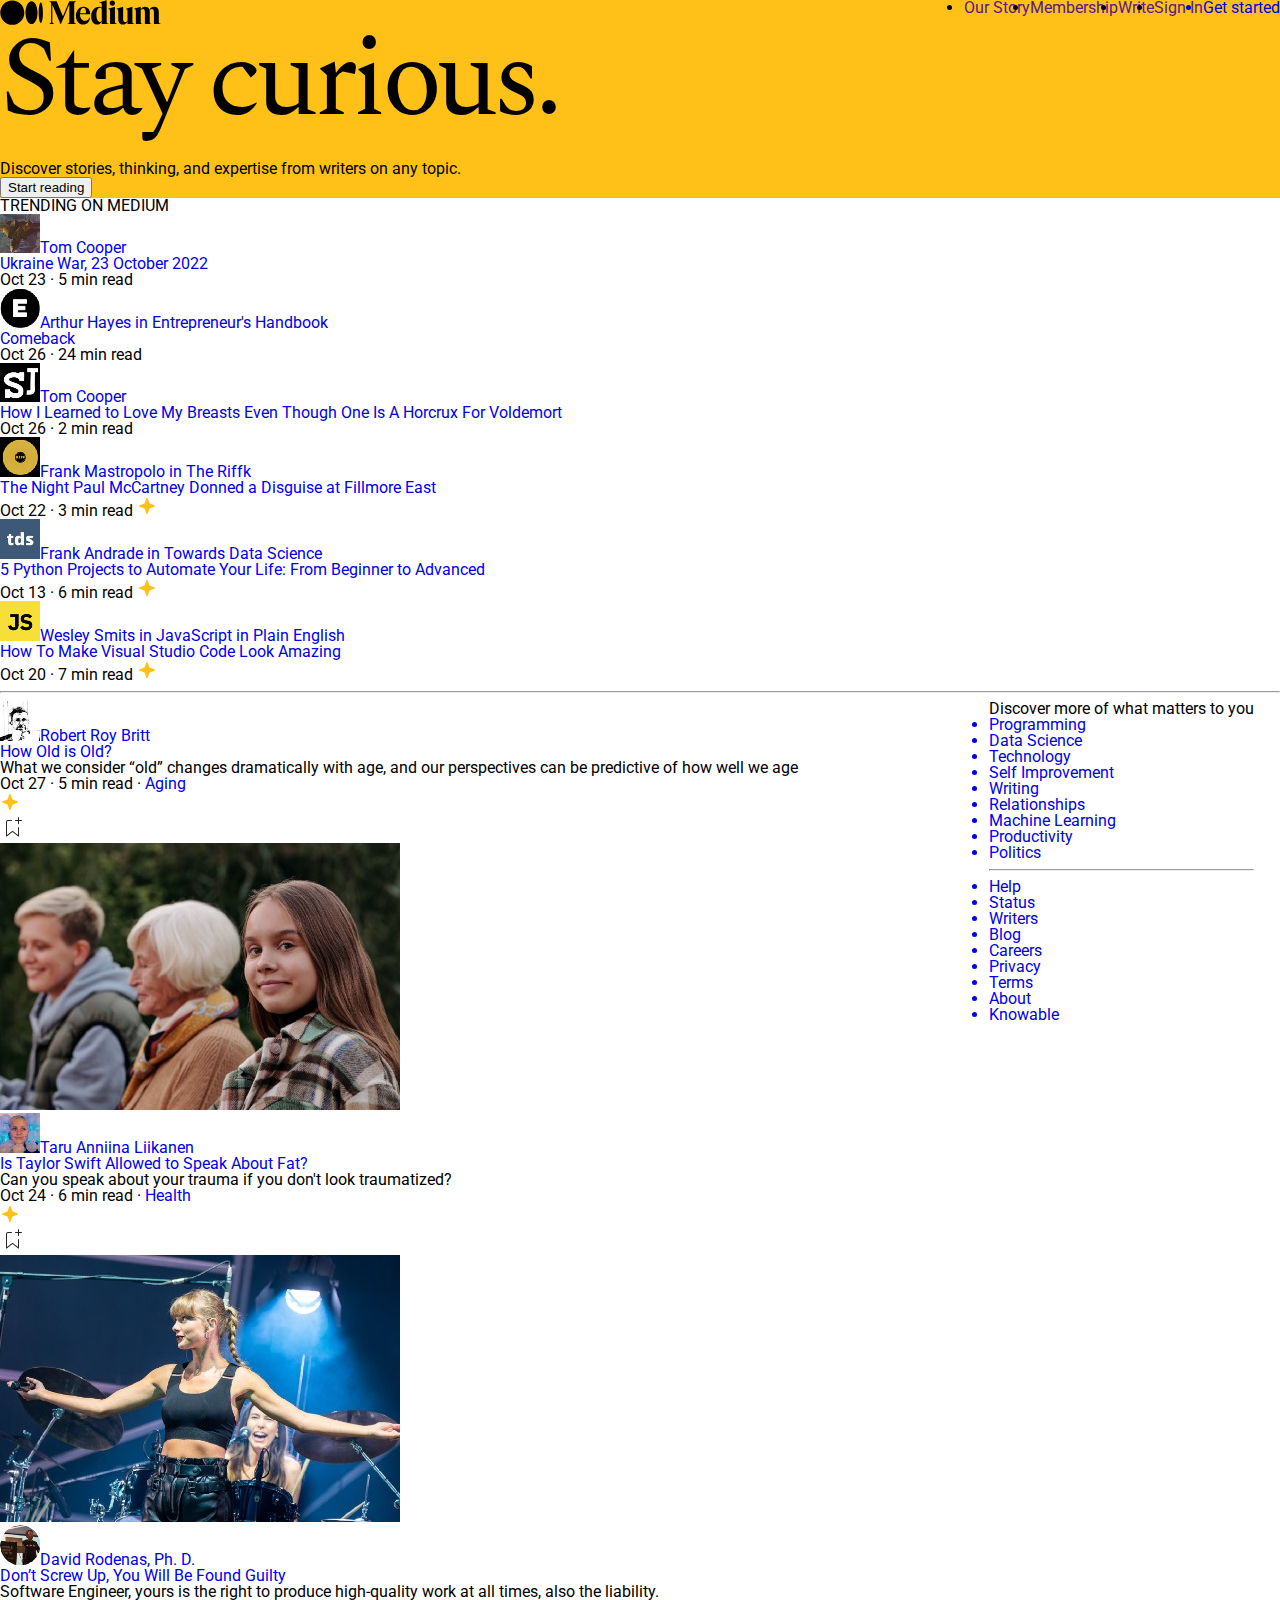
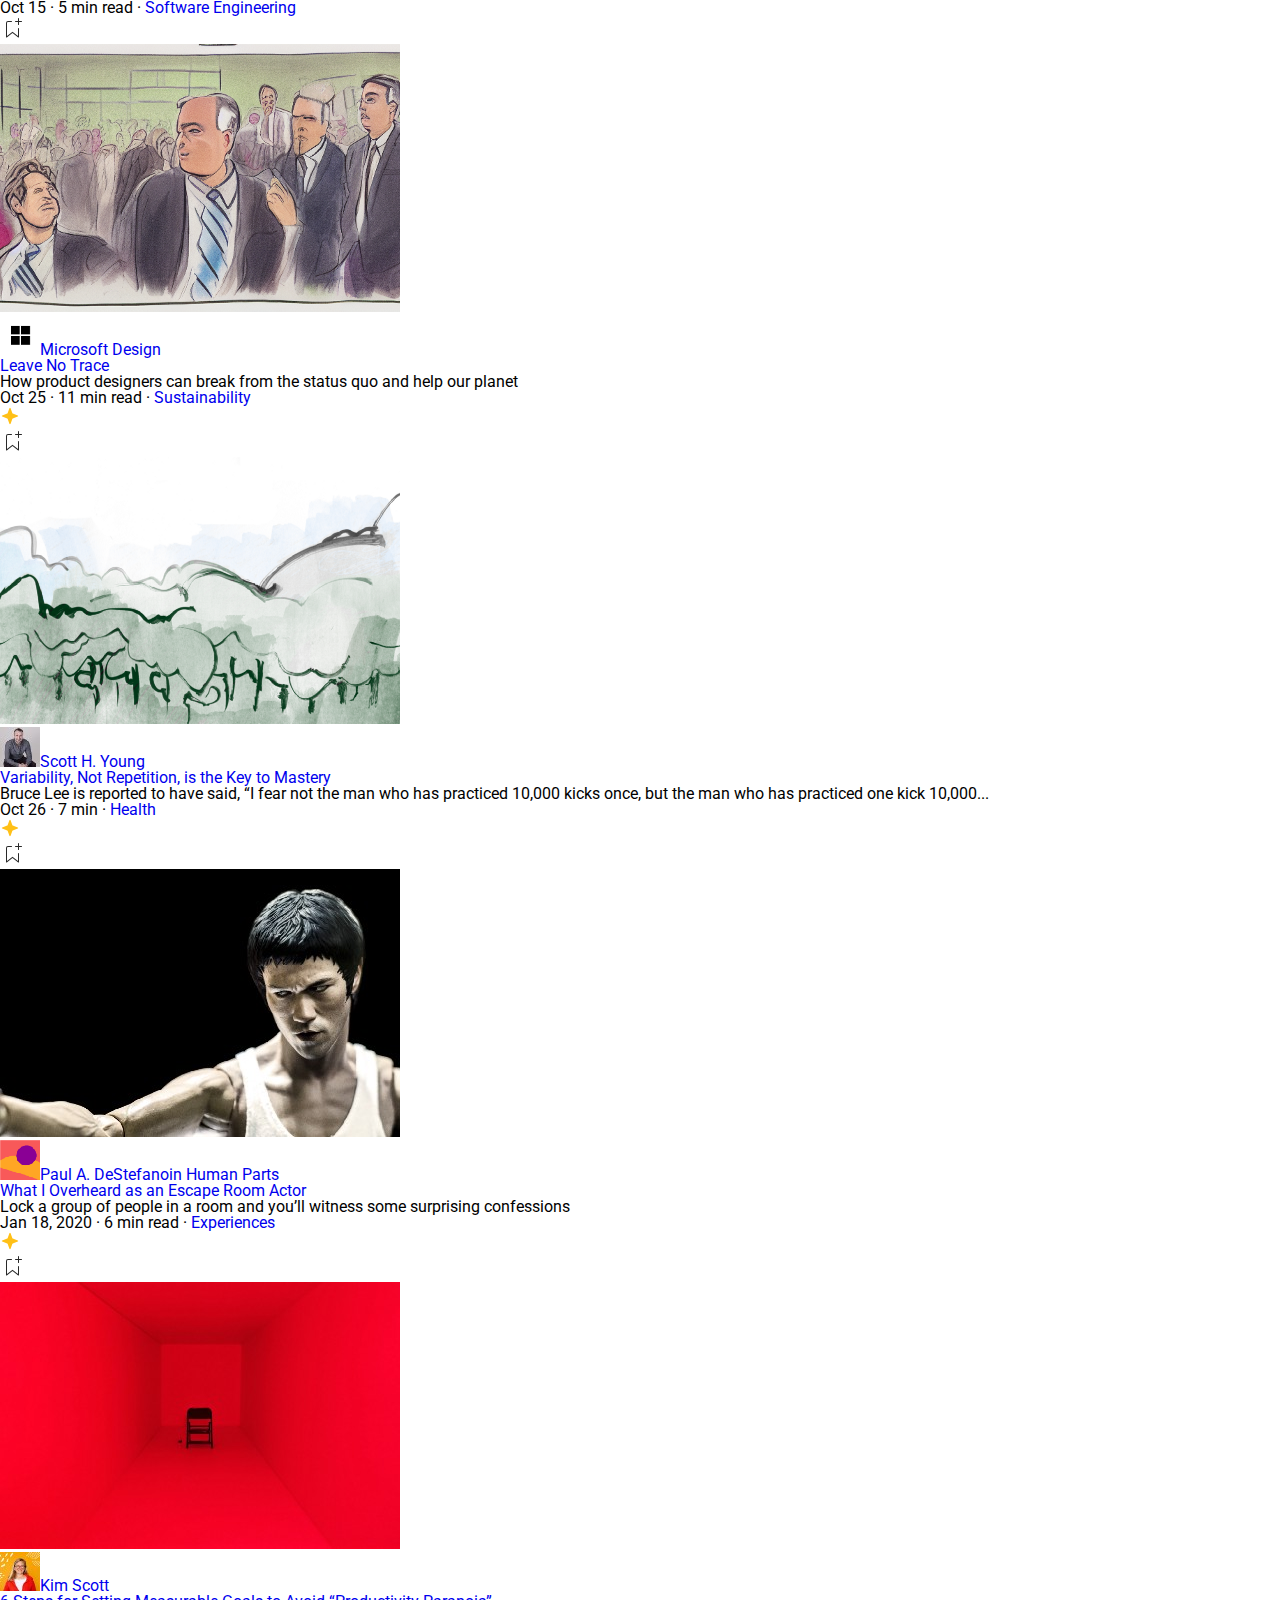
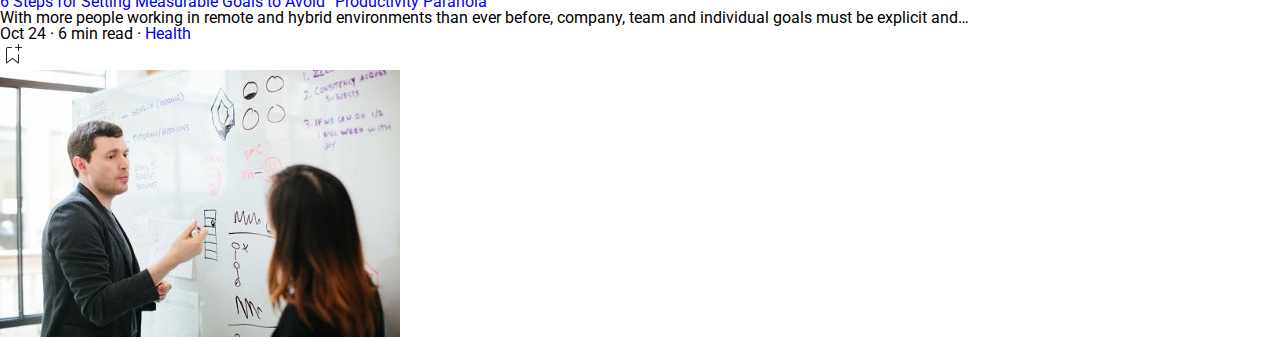
==== index.html @ 462e6248 "reset per crash pc" ====
<!DOCTYPE html>
<html lang="en">

<head>
    <meta charset="UTF-8">
    <meta http-equiv="X-UA-Compatible" content="IE=edge">
    <meta name="viewport" content="width=device-width, initial-scale=1.0">
    <link rel="stylesheet" href="assets/css/reset.css">
    <link rel="preconnect" href="https://fonts.googleapis.com">
    <link rel="preconnect" href="https://fonts.gstatic.com" crossorigin>
    <link href="https://fonts.googleapis.com/css2?family=Roboto:ital,wght@0,100;0,300;0,400;0,500;0,700;0,900;1,100;1,300;1,400;1,500;1,700;1,900&family=Spectral:ital,wght@0,200;0,300;0,400;0,500;0,600;0,700;0,800;1,200;1,300;1,400;1,500;1,600;1,700;1,800&display=swap" rel="stylesheet">
    <link rel="stylesheet" href="assets/css/style.css">

    <title>Medium – Where good ideas find you.</title>
</head>

<body>

    <header>
        <img src="assets/imgs/svg/logo.svg" alt="Logo Medium">

        <nav id="headNav">
            <ul>
                <li><a href="">Our Story</a></li>
                <li><a href="">Membership</a></li>
                <li><a href="">Write</a></li>
                <li><a href="">Sign In</a></li>
                <a href="#" id="GSbutton"><li>Get started</li></a>
            </ul>
        </nav>
    </header>

    <main>

        <div id="ylwBanner">

            <div id="textArea">
                <h2>Stay curious.</h2>
                <p>Discover stories, thinking, and expertise from writers on any topic.</p>
                <a href="#"><button>Start reading</button></a>
            </div>

            <div id="mArea">
                <!-- Area M ripetute -->
            </div>

        </div>

        <div id=topArts>
            <h2>TRENDING ON MEDIUM</h2>
            <ol id="trending">
                <li>
                    <div><a href="#"><img src="assets/imgs/image01.jpeg" alt="Profile image of an aircraft"></a><a href="#">Tom Cooper</a></div>
                    <h3><a href="#">Ukraine War, 23 October 2022</a></h3>
                    <p>Oct 23 · 5 min read</p>
                </li>
                <li>
                    <div><a href="#"><img src="assets/imgs/image02.png" alt="Profile image of an E"></a><a href="#">Arthur Hayes in Entrepreneur's Handbook</a></div>
                    <h3><a href="#">Comeback</a></h3>
                    <p>Oct 26 · 24 min read</p>
                </li>
                <li>
                    <div><a href="#"><img src="assets/imgs/image03.jpeg" alt="Profile image SJ"></a><a href="#">Tom Cooper</a></div>
                    <h3><a href="#">How I Learned to Love My Breasts Even Though One Is A Horcrux For Voldemort</a></h3>
                    <p>Oct 26 · 2 min read</p>
                </li>
                <li>
                    <div><a href="#"><img src="assets/imgs/image04.png" alt="Profile image of a yellow disc"></a><a href="#">Frank Mastropolo in The Riffk</a></div>
                    <h3><a href="#">The Night Paul McCartney Donned a Disguise at Fillmore East</a></h3>
                    <p>Oct 22 · 3 min read <img src="assets/imgs/svg/star.svg" alt="a yellow star"></p>
                </li>
                <li>
                    <div><a href=""><img src="assets/imgs/image05.jpeg" alt="Profile image TDS"></a><a href="#">Frank Andrade in Towards Data Science</a></div>
                    <h3><a href="#">5 Python Projects to Automate Your Life: From Beginner to Advanced</a></h3>
                    <p>Oct 13 · 6 min read <img src="assets/imgs/svg/star.svg" alt="a yellow star"></p>
                </li>
                <li>
                    <div><a href="#"><img src="assets/imgs/image06.png" alt="Profile image of JS logo"></a><a href="#">Wesley Smits in JavaScript in Plain English</a></div>
                    <h3><a href="#">How To Make Visual Studio Code Look Amazing</a></h3>
                    <p>Oct 20 · 7 min read <img src="assets/imgs/svg/star.svg" alt="a yellow star"></p>
                </li>
            </ol>

            <hr>
        </div>

        <article>

            <div id="articles">

                <ul>

                    <li>
                        <div class="artTitles">
                            <div class="author"><a href="#"><img src="assets/imgs/image07.jpeg" alt="profile picture"></a><a href="#">Robert Roy Britt</a></div>
                            <h3><a href="#">How Old is Old?</a></h3>
                            <p class="description">What we consider “old” changes dramatically with age, and our perspectives can be predictive of how well we age</p>
                            <div class="artInfo">
                                <div class="infoTag">
                                    <p>Oct 27 · 5 min read · <a href="#"><span>Aging</span></a></p>
                                    <img src="assets/imgs/svg/star.svg" alt="a yellow star">
                                </div>
                                    <div class="bookmark">
                                    <a href="#"><img src="assets/imgs/svg/bookmark.svg" alt="bookmark logo"></a>
                                    </div>
                            </div>
                        </div>

                        <div>
                            <img src="assets/imgs/image08.jpeg" alt="3 people sitting on a bench in a park">
                        </div>
                    </li>

                    <li>
                        <div class="artTitles">
                            <div class="author"><a href="#"><img src="assets/imgs/image09.jpeg" alt="profile picture"></a><a href="#">Taru Anniina Liikanen</a></div>
                            <h3><a href="#">Is Taylor Swift Allowed to Speak About Fat?</a></h3>
                            <p class="description">Can you speak about your trauma if you don't look traumatized?</p>
                            <div class="artInfo">
                                <div class="infoTag">
                                    <p>Oct 24 · 6 min read · <a href="#"><span>Health</span></a></p>
                                    <img src="assets/imgs/svg/star.svg" alt="a yellow star">
                                </div>
                                    <div class="bookmark">
                                    <a href="#"><img src="assets/imgs/svg/bookmark.svg" alt="bookmark logo"></a>
                                    </div>
                            </div>
                        </div>

                        <div>
                            <img src="assets/imgs/image10.jpeg" alt="Tailor Swift during a concert">
                        </div>
                    </li>

                    <li>
                        <div class="artTitles">
                            <div class="author"><a href="#"><img src="assets/imgs/image11.jpeg" alt="profile picture"></a><a href="#">David Rodenas, Ph. D.</a></div>
                            <h3><a href="#">Don’t Screw Up, You Will Be Found Guilty</a></h3>
                            <p class="description">Software Engineer, yours is the right to produce high-quality work at all times, also the liability.</p>
                            <div class="artInfo">
                                <div class="infoTag">
                                    <p>Oct 15 · 5 min read · <a href="#"><span>Software Engineering</span></a></p>
                                </div>
                                    <div class="bookmark">
                                    <a href="#"><img src="assets/imgs/svg/bookmark.svg" alt="bookmark logo"></a>
                                    </div>
                            </div>
                        </div>

                        <div>
                            <img src="assets/imgs/image12.png" alt="businessmen">
                        </div>
                    </li>

                    <li>
                        <div class="artTitles">
                            <div class="author"><a href="#"><img src="assets/imgs/image13.png" alt="profile picture"></a><a href="#">Microsoft Design</a></div>
                            <h3><a href="#">Leave No Trace</a></h3>
                            <p class="description">How product designers can break from the status quo and help our planet</p>
                            <div class="artInfo">
                                <div class="infoTag">
                                    <p>Oct 25 · 11 min read · <a href="#"><span>Sustainability</span></a></p>
                                    <img src="assets/imgs/svg/star.svg" alt="a yellow star">
                                </div>
                                    <div class="bookmark">
                                    <a href="#"><img src="assets/imgs/svg/bookmark.svg" alt="bookmark logo"></a>
                                    </div>
                            </div>
                        </div>

                        <div>
                            <img src="assets/imgs/image14.png" alt="trees sketch">
                        </div>
                    </li>

                    <li>
                        <div class="artTitles">
                            <div class="author"><a href="#"><img src="assets/imgs/image15.jpeg" alt="profile picture"></a><a href="#">Scott H. Young</a></div>
                            <h3><a href="#">Variability, Not Repetition, is the Key to Mastery</a></h3>
                            <p class="description">Bruce Lee is reported to have said, “I fear not the man who has practiced 10,000 kicks once, but the man who has practiced one kick 10,000...</p>
                            <div class="artInfo">
                                <div class="infoTag">
                                    <p>Oct 26 · 7 min · <a href="#"><span>Health</span></a></p>
                                    <img src="assets/imgs/svg/star.svg" alt="a yellow star">
                                </div>
                                    <div class="bookmark">
                                    <a href="#"><img src="assets/imgs/svg/bookmark.svg" alt="bookmark logo"></a>
                                    </div>
                            </div>
                        </div>

                        <div>
                            <img src="assets/imgs/image16.jpg" alt="bruce lee picture">
                        </div>
                    </li>

                    <li>
                        <div class="artTitles">
                            <div class="author"><a href="#"><img src="assets/imgs/image17.png" alt="profile picture" id="squareIMG"></a><a href="#">Paul A. DeStefanoin Human Parts</a></div>
                            <h3><a href="#">What I Overheard as an Escape Room Actor</a></h3>
                            <p class="description">Lock a group of people in a room and you’ll witness some surprising confessions</p>
                            <div class="artInfo">
                                <div class="infoTag">
                                    <p>Jan 18, 2020 · 6 min read · <a href="#"><span>Experiences</span></a></p>
                                    <img src="assets/imgs/svg/star.svg" alt="a yellow star">
                                </div>
                                <div class="bookmark">
                                    <img src="assets/imgs/svg/bookmark.svg" alt="bookmark logo">
                                </div>
                            </div>
                        </div>

                        <div>
                            <img src="assets/imgs/image18.jpeg" alt="3 people sitting on a bench in a park">
                        </div>
                    </li>

                    <li>
                        <div class="artTitles">
                            <div class="author"><a href="#"><img src="assets/imgs/image19.jpeg" alt="profile picture"></a><a href="#">Kim Scott</a></div>
                            <h3><a href="#">6 Steps for Setting Measurable Goals to Avoid “Productivity Paranoia”</a></h3>
                            <p class="description">With more people working in remote and hybrid environments than ever before, company, team and individual goals must be explicit and…</p>
                            <div class="artInfo">
                                <div class="infoTag">
                                    <p>Oct 24 · 6 min read · <a href="#"><span>Health</span></a></p>
                                </div>
                                <div class="bookmark">
                                    <a href="#"><img src="assets/imgs/svg/bookmark.svg" alt="bookmark logo"></a>
                                </div>
                            </div>
                        </div>

                        <div>
                            <img src="assets/imgs/image20.jpg" alt="a man writing on a whiteboard and a woman watching">
                        </div>
                    </li>

                </ul>

            </div>

            <aside>

                <h2>Discover more of what matters to you</h2>
    
                <ul id="arguments">
                    <a href="#"><li>Programming</li></a>
                    <a href="#"><li>Data Science</li></a>
                    <a href="#"><li>Technology</li></a>
                    <a href="#"><li>Self Improvement</li></a>
                    <a href="#"><li>Writing</li></a>
                    <a href="#"><li>Relationships</li></a>
                    <a href="#"><li>Machine Learning</li></a>
                    <a href="#"><li>Productivity</li></a>
                    <a href="#"><li>Politics</li></a>
                </ul>
    
                <hr>
    
                <nav id="footNav">
                    <ul>
                        <a href="#"><li>Help</li></a>
                        <a href="#"><li>Status</li></a>
                        <a href="#"><li>Writers</li></a>
                        <a href="#"><li>Blog</li></a>
                        <a href="#"><li>Careers</li></a>
                        <a href="#"><li>Privacy</li></a>
                        <a href="#"><li>Terms</li></a>
                        <a href="#"><li>About</li></a>
                        <a href="#"><li>Knowable</li></a>
                    </ul>
                </nav>
    
            </aside>
            
        </article>

    </main>

</body>

</html>
---- assets/css/style.css ----
/* Impostazioni generali */

body {
    font-family: 'Roboto', sans-serif;
}

a {
    text-decoration: none;
}


/* Header */

header {
    background-color: #ffc017;
    display: flex;
    justify-content: space-between;
}

#headNav ul {
    display: flex;
}

/* Main */

#ylwBanner {
    background-color: #ffc017;
}

#ylwBanner h2 {
    font-family: 'Spectral', serif;
    font-weight: 400;
    font-size: 7rem;
    letter-spacing: -0.05em;
    letter-spacing: -0.05em;
    margin-bottom: 1.5rem;
}

#ylwBanner p {
    font-weight: 400;
    font-size: 1rem;
    line-height: 1rem;
}

/* Article */

article {
    display: flex;
}

/* Aside*/
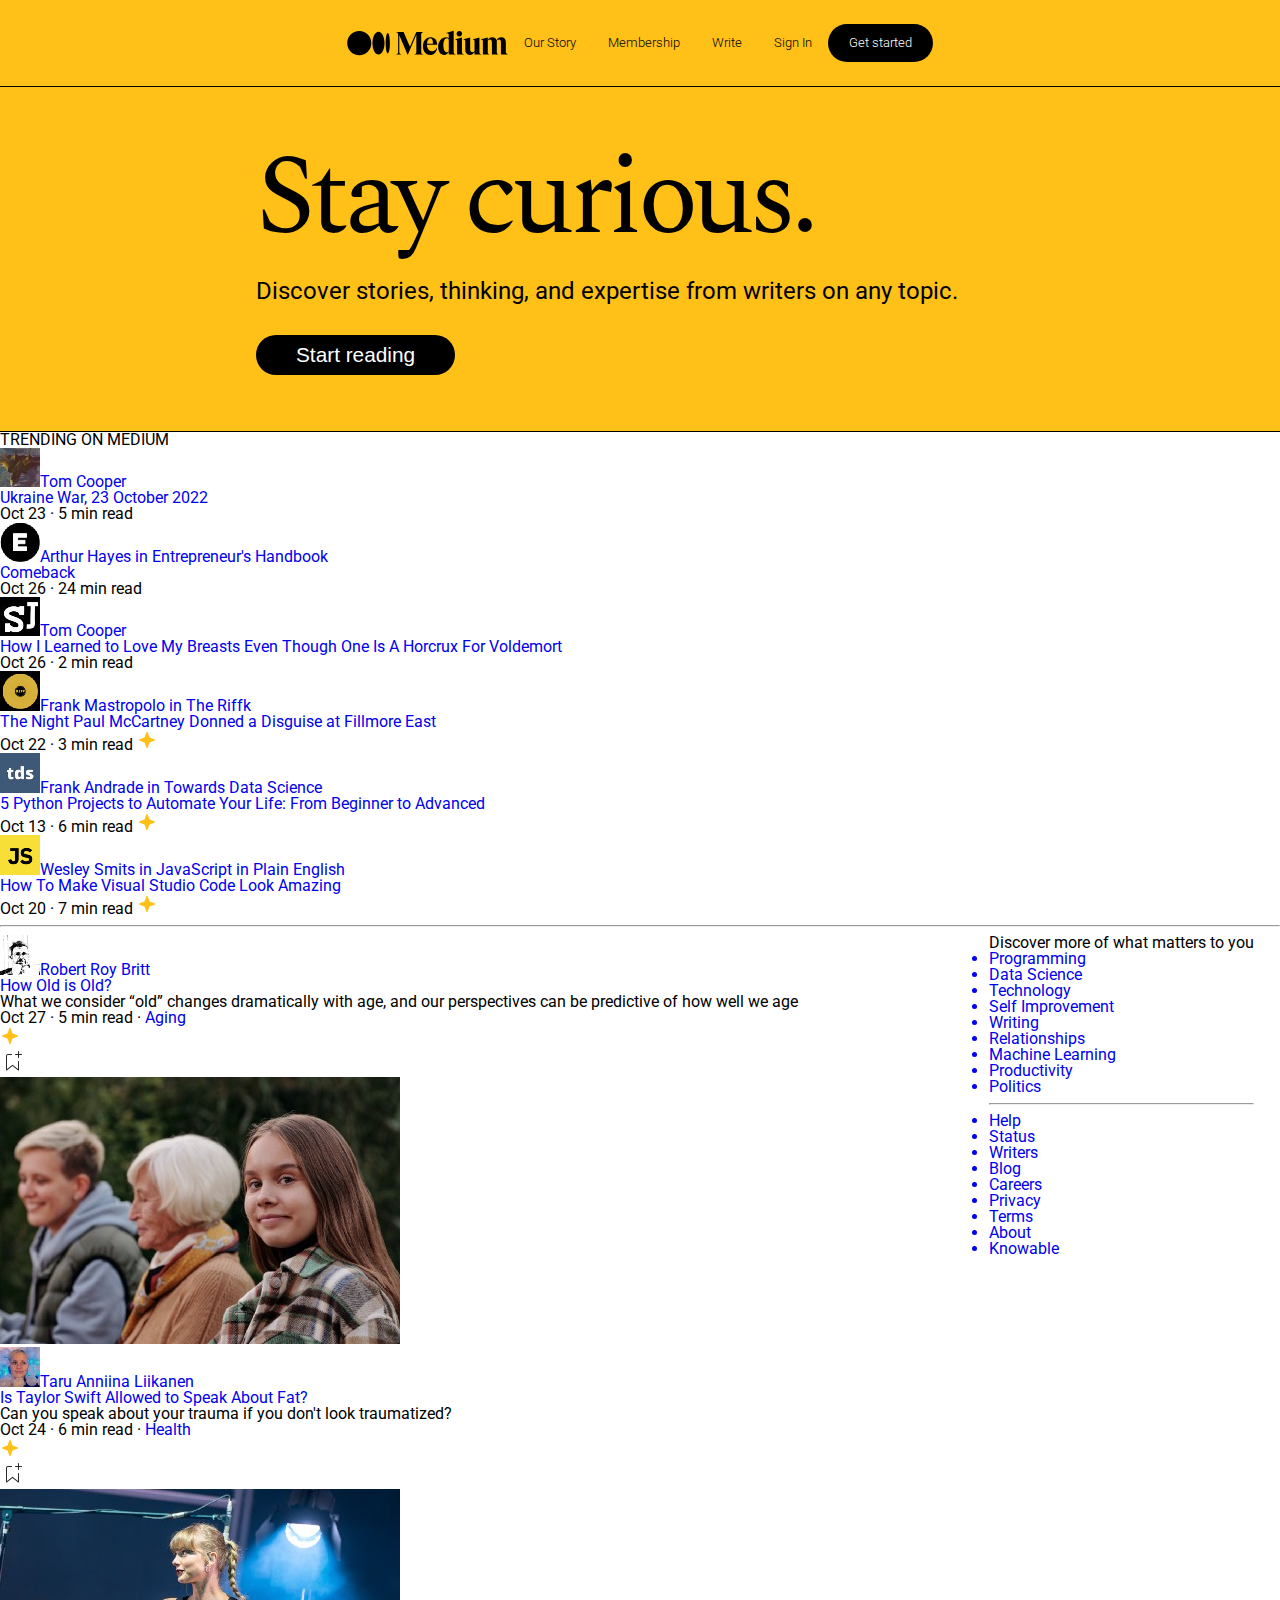
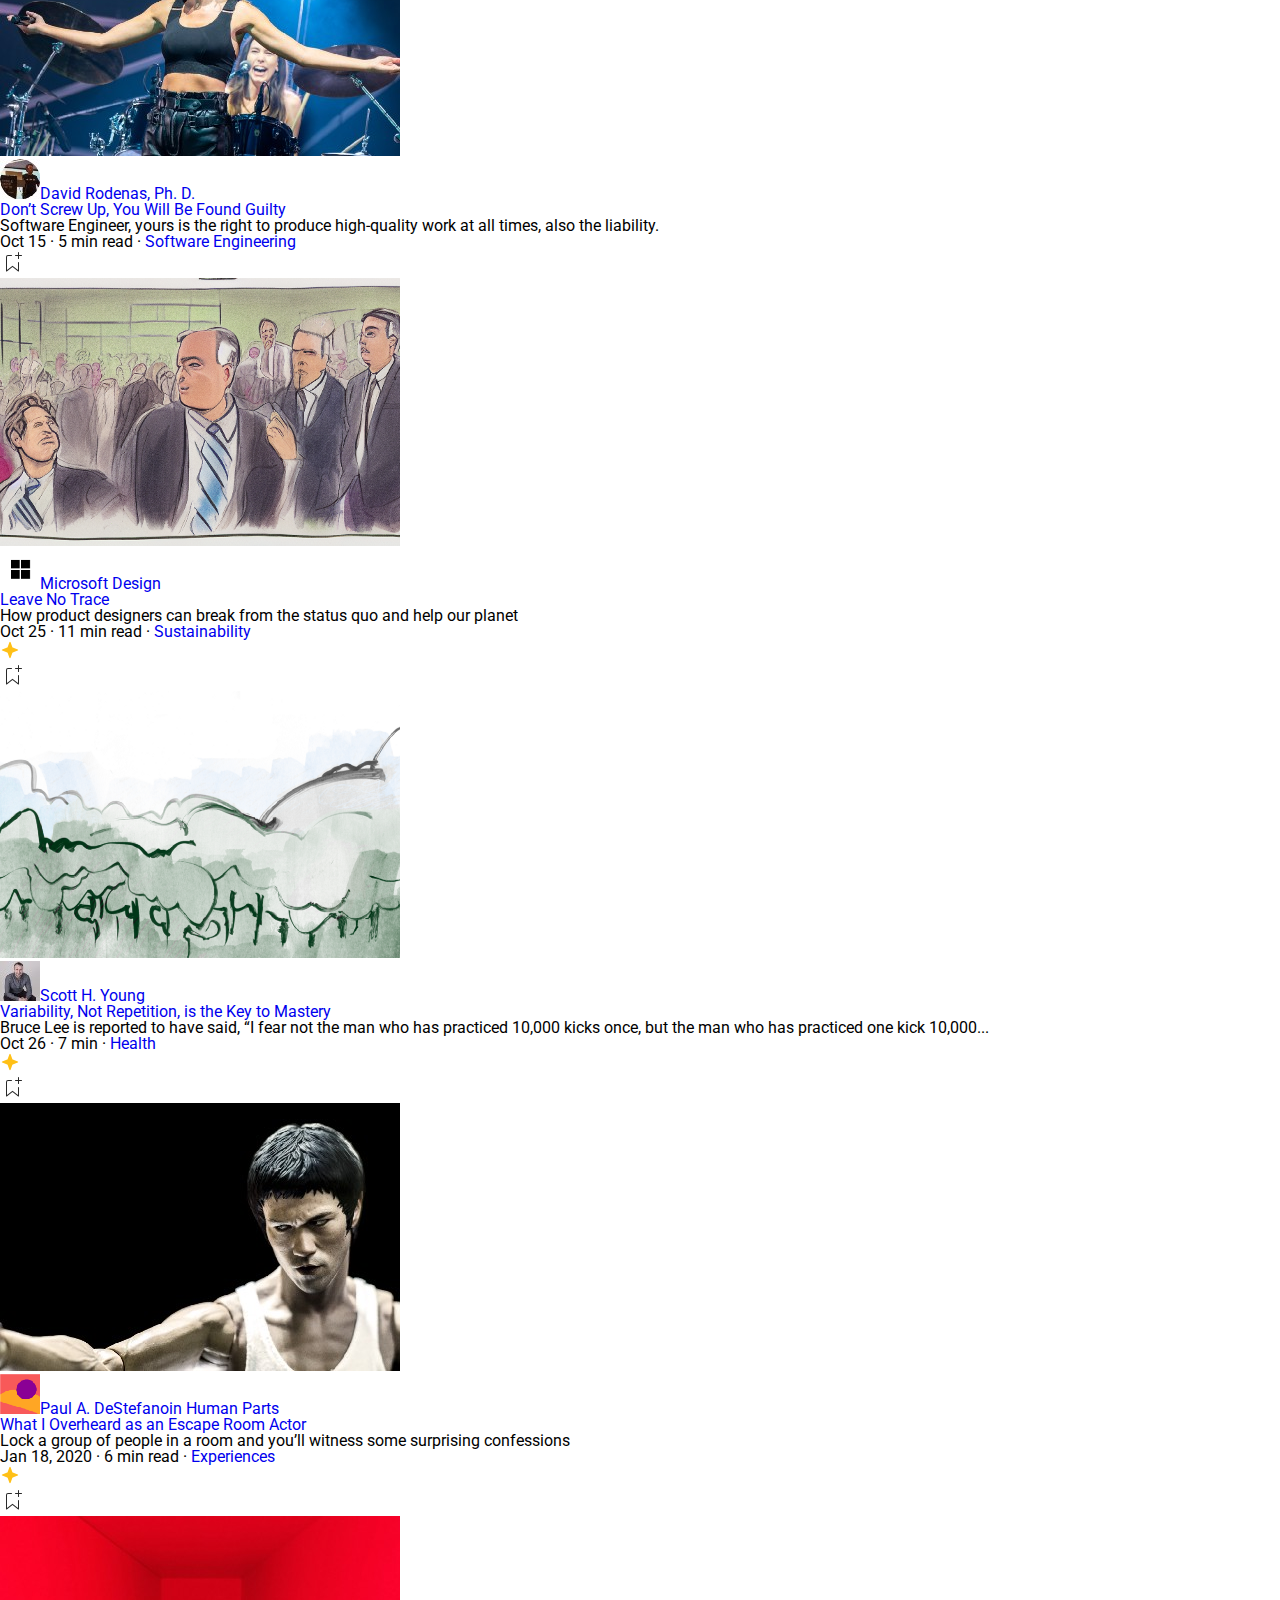
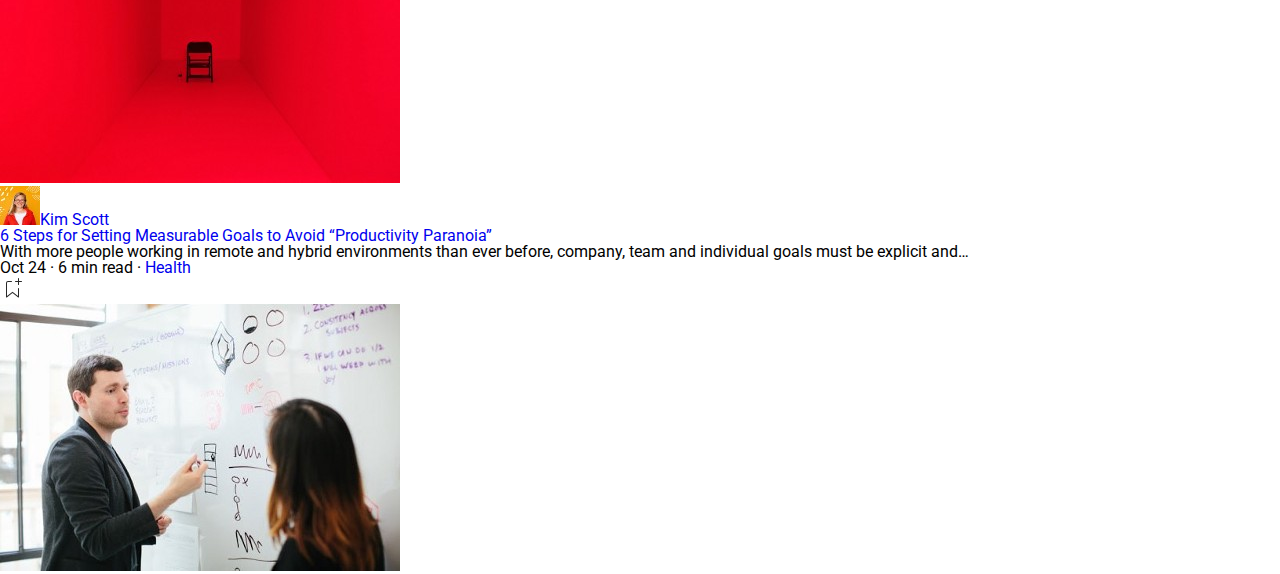
==== commit 94123a19: "Aggiornamento" ====
--- a/index.html
+++ b/index.html
@@ -18,6 +18,8 @@
 
     <header>
         <img src="assets/imgs/svg/logo.svg" alt="Logo Medium">
+
+        <div id="vuoto"></div>
 
         <nav id="headNav">
             <ul>
--- a/assets/css/style.css
+++ b/assets/css/style.css
@@ -14,17 +14,47 @@
 header {
     background-color: #ffc017;
     display: flex;
-    justify-content: space-between;
+    justify-content: center;
+    border-bottom: 1px solid black;
+    padding: 1.5rem 0;
+    font-size: 0.8rem;
 }
 
 #headNav ul {
     display: flex;
+    align-items: baseline;
+}
+
+#headNav ul li {
+    list-style-type: none;
+    font-weight: 300;
+    margin: 0 1rem;
+}
+
+#headNav ul li a {
+    text-decoration: none;
+    color: black;
+}
+
+#GSbutton {
+    background-color: black;
+    color: white;
+    padding: 0.8rem 0.3rem;
+    border-radius: 30px;
 }
 
 /* Main */
 
 #ylwBanner {
     background-color: #ffc017;
+    border-bottom: 1px solid black;
+    padding: 3.5rem 0;
+    display: flex;
+    justify-content: center;
+}
+
+#textArea {
+    width: 60%;
 }
 
 #ylwBanner h2 {
@@ -38,8 +68,18 @@
 
 #ylwBanner p {
     font-weight: 400;
-    font-size: 1rem;
-    line-height: 1rem;
+    font-size: 1.5rem;
+    margin-bottom: 2rem;
+}
+
+#ylwBanner button {
+    background-color: black;
+    border: none;
+    color: white;
+    font-weight: 500;
+    font-size: 1.3rem;
+    padding: 0.5rem 2.5rem;
+    border-radius: 30px;
 }
 
 /* Article */
